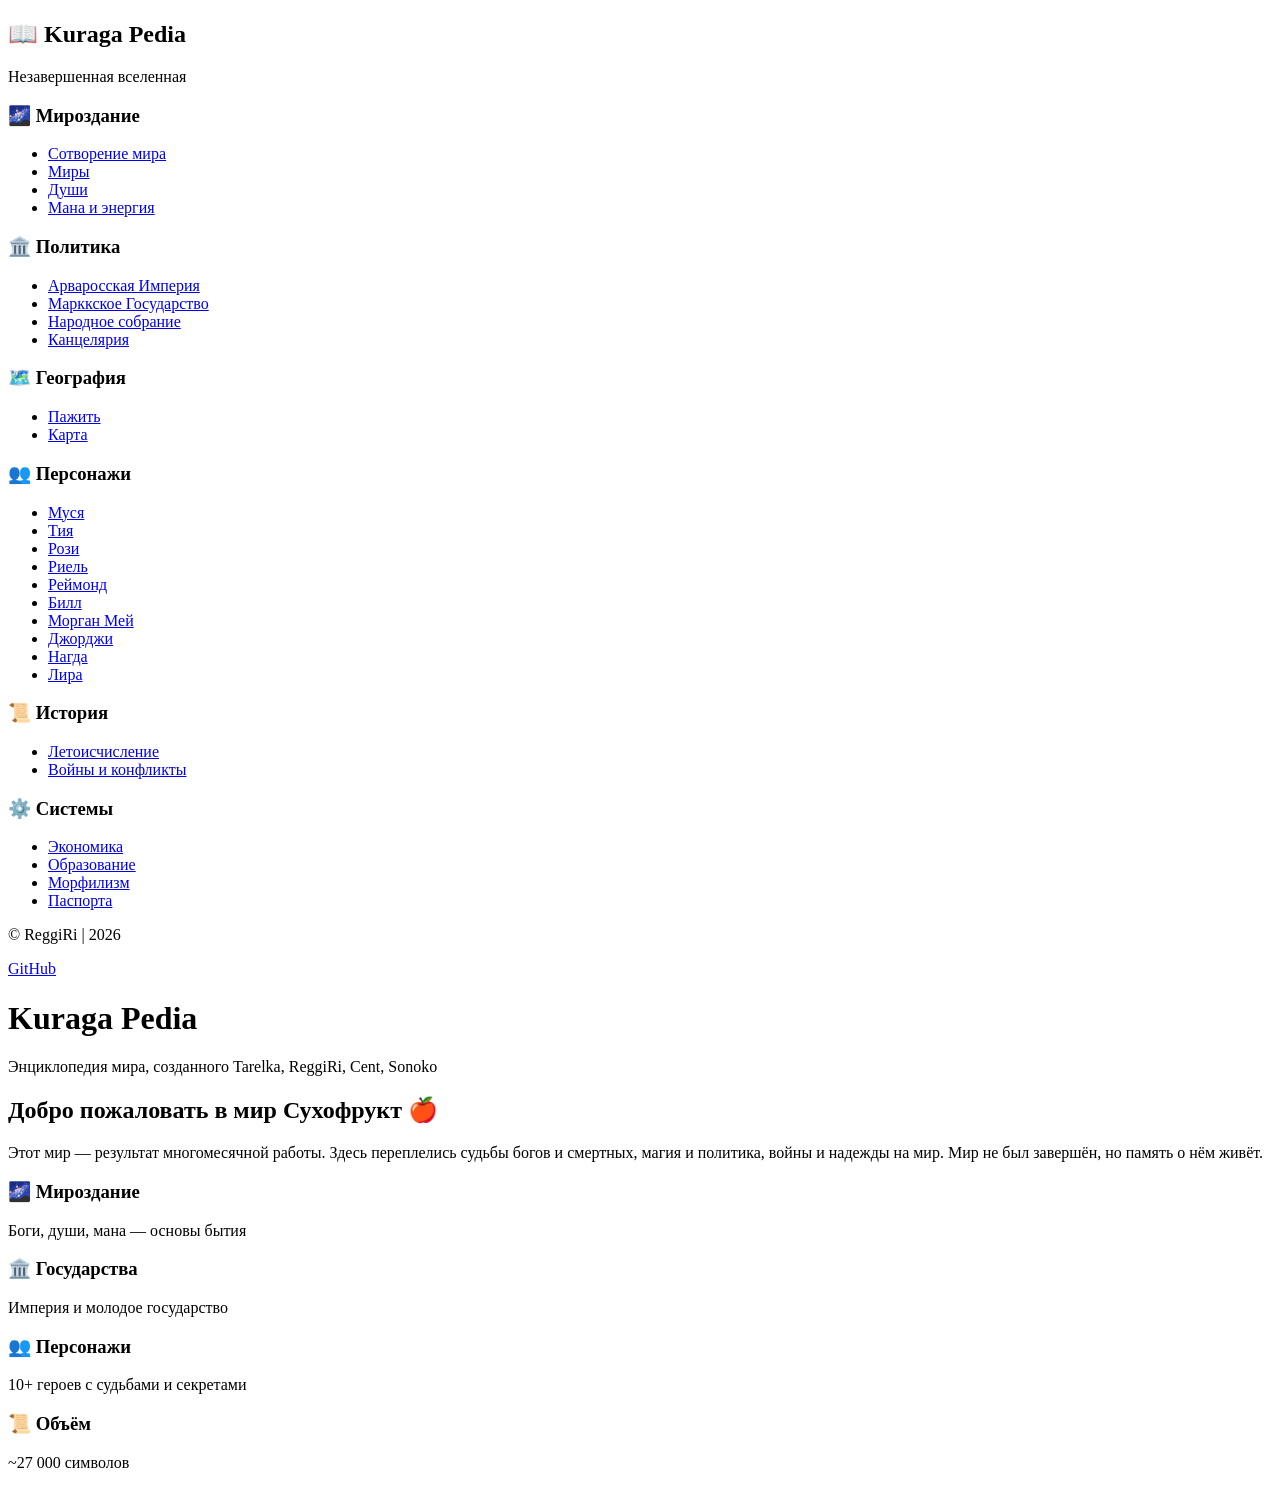
==== index.html @ b7ad57ef "Create index.html" ====
<!DOCTYPE html>
<html lang="ru">
<head>
    <meta charset="UTF-8">
    <meta name="viewport" content="width=device-width, initial-scale=1.0">
    <title>Kuraga Pedia — вселенная ReggiRi</title>
    <link rel="stylesheet" href="css/style.css">
</head>
<body>
    <div class="wiki-container">
        <aside class="sidebar">
            <div class="sidebar-header">
                <h2>📖 Kuraga Pedia</h2>
                <p>Незавершенная вселенная</p>
            </div>
            
            <nav class="sidebar-nav">
                <div class="nav-section">
                    <h3>🌌 Мироздание</h3>
                    <ul>
                        <li><a href="pages/world/origin.html">Сотворение мира</a></li>
                        <li><a href="pages/world/realms.html">Миры</a></li>
                        <li><a href="pages/world/souls.html">Души</a></li>
                        <li><a href="pages/world/magic.html">Мана и энергия</a></li>
                    </ul>
                </div>
                
                <div class="nav-section">
                    <h3>🏛️ Политика</h3>
                    <ul>
                        <li><a href="pages/politics/arvaros.html">Арваросская Империя</a></li>
                        <li><a href="pages/politics/markk.html">Марккское Государство</a></li>
                        <li><a href="pages/politics/parliament.html">Народное собрание</a></li>
                        <li><a href="pages/politics/chancellery.html">Канцелярия</a></li>
                    </ul>
                </div>
                
                <div class="nav-section">
                    <h3>🗺️ География</h3>
                    <ul>
                        <li><a href="pages/geography/pazhit.html">Пажить</a></li>
                        <li><a href="pages/geography/map">Карта</a></li>
                    </ul>
                </div>
                
                <div class="nav-section">
                    <h3>👥 Персонажи</h3>
                    <ul>
                        <li><a href="pages/characters/musya.html">Муся</a></li>
                        <li><a href="pages/characters/tiya.html">Тия</a></li>
                        <li><a href="pages/characters/rosie.html">Рози</a></li>
                        <li><a href="pages/characters/rielle.html">Риель</a></li>
                        <li><a href="pages/characters/raymond.html">Реймонд</a></li>
                        <li><a href="pages/characters/bill.html">Билл</a></li>
                        <li><a href="pages/characters/morgan.html">Морган Мей</a></li>
                        <li><a href="pages/characters/georgie.html">Джорджи</a></li>
                        <li><a href="pages/characters/nagda.html">Нагда</a></li>
                        <li><a href="pages/characters/lira.html">Лира</a></li>
                    </ul>
                </div>
                
                <div class="nav-section">
                    <h3>📜 История</h3>
                    <ul>             
                        <li><a href="pages/history/calendar.html">Летоисчисление</a></li>
                        <li><a href="pages/history/wars.html">Войны и конфликты</a></li>
                    </ul>
                </div>
                
                <div class="nav-section">
                    <h3>⚙️ Системы</h3>
                    <ul>
                        <li><a href="pages/systems/economy.html">Экономика</a></li>
                        <li><a href="pages/systems/education.html">Образование</a></li>
                        <li><a href="pages/systems/religion.html">Морфилизм</a></li>
                        <li><a href="pages/systems/passports.html">Паспорта</a></li>
                    </ul>
                </div>
            </nav>
            
            <div class="sidebar-footer">
                <p>© ReggiRi | 2026</p>
                <p><a href="https://github.com/reggiri/lorebook">GitHub</a></p>
            </div>
        </aside>
        
        <!-- Основной контент -->
        <main class="main-content">
            <div class="content-header">
                <h1>Kuraga Pedia</h1>
                <p class="subtitle">Энциклопедия мира, созданного  Tarelka, ReggiRi, Cent, Sonoko</p>
            </div>
            
            <div class="content-body">
                <div class="welcome-card">
                    <h2>Добро пожаловать в мир Сухофрукт 🍎</h2>
                    <p>Этот мир — результат многомесячной работы. Здесь переплелись судьбы богов и смертных, магия и политика, войны и надежды на мир. Мир не был завершён, но память о нём живёт.</p>
                </div>
                
                <div class="stats-grid">
                    <div class="stat-card">
                        <h3>🌌 Мироздание</h3>
                        <p>Боги, души, мана — основы бытия</p>
                    </div>
                    <div class="stat-card">
                        <h3>🏛️ Государства</h3>
                        <p>Империя и молодое государство</p>
                    </div>
                    <div class="stat-card">
                        <h3>👥 Персонажи</h3>
                        <p>10+ героев с судьбами и секретами</p>
                    </div>
                    <div class="stat-card">
                        <h3>📜 Объём</h3>
                        <p>~27 000 символов</p>
                    </div>
                </div>
            </div>
        </main>
    </div>
</body>
</html>
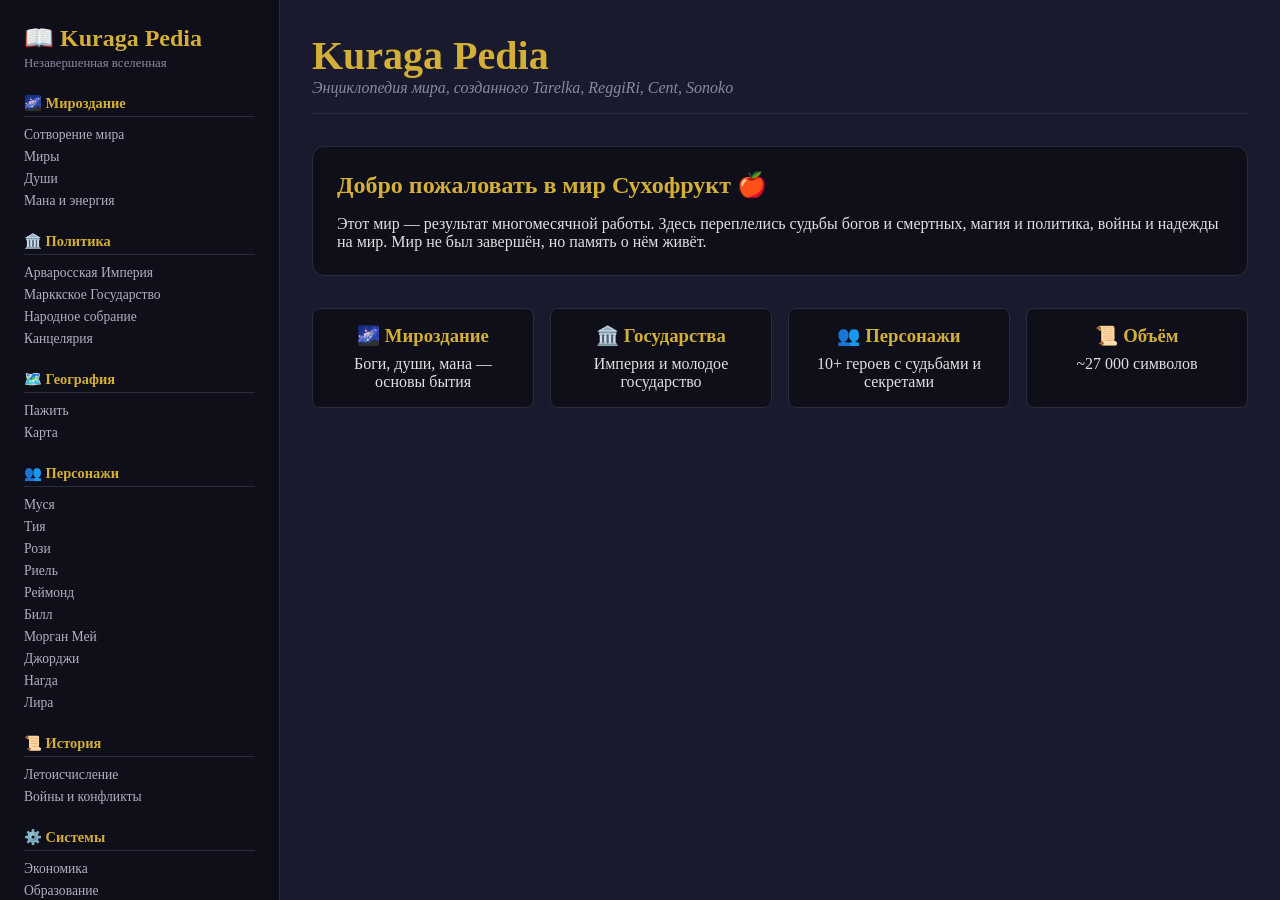
==== commit 2aea7958: "Update index.html" ====
--- a/index.html
+++ b/index.html
@@ -80,7 +80,7 @@
             
             <div class="sidebar-footer">
                 <p>© ReggiRi | 2026</p>
-                <p><a href="https://github.com/reggiri/lorebook">GitHub</a></p>
+                <p><a href="https://github.com/ReggiRi/kuraga-pedia/">GitHub</a></p>
             </div>
         </aside>
         
--- a/css/style.css
+++ b/css/style.css
@@ -0,0 +1,239 @@
+* {
+    margin: 0;
+    padding: 0;
+    box-sizing: border-box;
+}
+
+body {
+    font-family: 'Segoe UI', 'Georgia', serif;
+    background: #1a1a2e;
+    color: #e0e0e0;
+}
+
+.wiki-container {
+    display: flex;
+    min-height: 100vh;
+}
+
+.sidebar {
+    width: 280px;
+    background: #0f0f1a;
+    border-right: 1px solid #2a2a3e;
+    position: fixed;
+    height: 100vh;
+    overflow-y: auto;
+    padding: 1.5rem;
+}
+
+.sidebar-header h2 {
+    color: #d4af37;
+    margin-bottom: 0.25rem;
+    font-size: 1.5rem;
+}
+
+.sidebar-header p {
+    font-size: 0.8rem;
+    color: #8a8a9e;
+    margin-bottom: 1.5rem;
+}
+
+.nav-section {
+    margin-bottom: 1.5rem;
+}
+
+.nav-section h3 {
+    color: #d4af37;
+    font-size: 0.9rem;
+    margin-bottom: 0.5rem;
+    padding-bottom: 0.25rem;
+    border-bottom: 1px solid #2a2a3e;
+}
+
+.nav-section ul {
+    list-style: none;
+}
+
+.nav-section li {
+    margin-bottom: 0.25rem;
+}
+
+.nav-section a {
+    color: #b0b0c0;
+    text-decoration: none;
+    font-size: 0.85rem;
+    transition: color 0.2s;
+}
+
+.nav-section a:hover {
+    color: #d4af37;
+}
+
+.sidebar-footer {
+    margin-top: 2rem;
+    padding-top: 1rem;
+    border-top: 1px solid #2a2a3e;
+    font-size: 0.7rem;
+    color: #6a6a7e;
+}
+
+.sidebar-footer a {
+    color: #8a8a9e;
+}
+
+.main-content {
+    margin-left: 280px;
+    padding: 2rem;
+    width: calc(100% - 280px);
+}
+
+.content-header {
+    margin-bottom: 2rem;
+    padding-bottom: 1rem;
+    border-bottom: 1px solid #2a2a3e;
+}
+
+.content-header h1 {
+    font-size: 2.5rem;
+    color: #d4af37;
+}
+
+.subtitle {
+    color: #8a8a9e;
+    font-style: italic;
+}
+
+.back-link {
+    display: inline-block;
+    margin-bottom: 1rem;
+    color: #8a8a9e;
+    text-decoration: none;
+}
+
+.back-link:hover {
+    color: #d4af37;
+}
+
+.welcome-card {
+    background: #0f0f1a;
+    padding: 1.5rem;
+    border-radius: 12px;
+    margin-bottom: 2rem;
+    border: 1px solid #2a2a3e;
+}
+
+.welcome-card h2 {
+    color: #d4af37;
+    margin-bottom: 1rem;
+}
+
+.stats-grid {
+    display: grid;
+    grid-template-columns: repeat(auto-fit, minmax(200px, 1fr));
+    gap: 1rem;
+    margin-bottom: 2rem;
+}
+
+.stat-card {
+    background: #0f0f1a;
+    padding: 1rem;
+    border-radius: 8px;
+    text-align: center;
+    border: 1px solid #2a2a3e;
+}
+
+.stat-card h3 {
+    color: #d4af37;
+    margin-bottom: 0.5rem;
+}
+
+.recent-section {
+    background: #0f0f1a;
+    padding: 1.5rem;
+    border-radius: 12px;
+    border: 1px solid #2a2a3e;
+}
+
+.recent-section h2 {
+    color: #d4af37;
+    margin-bottom: 1rem;
+}
+
+.recent-section ul {
+    list-style: none;
+}
+
+.recent-section li {
+    margin-bottom: 0.5rem;
+}
+
+.recent-section a {
+    color: #b0b0c0;
+    text-decoration: none;
+}
+
+.recent-section a:hover {
+    color: #d4af37;
+}
+
+.character-card {
+    background: #0f0f1a;
+    border: 1px solid #2a2a3e;
+    border-radius: 12px;
+    padding: 1.5rem;
+    margin-bottom: 1.5rem;
+}
+
+.character-name {
+    color: #d4af37;
+    font-size: 1.8rem;
+    margin-bottom: 0.5rem;
+}
+
+.character-title {
+    color: #8a8a9e;
+    font-style: italic;
+    margin-bottom: 1rem;
+}
+
+.relations-list {
+    display: flex;
+    flex-wrap: wrap;
+    gap: 0.5rem;
+    margin: 1rem 0;
+}
+
+.relation-tag {
+    background: #2a2a3e;
+    padding: 0.25rem 0.75rem;
+    border-radius: 20px;
+    font-size: 0.8rem;
+}
+
+.location-card {
+    background: #0f0f1a;
+    border: 1px solid #2a2a3e;
+    border-radius: 12px;
+    padding: 1.5rem;
+    margin-bottom: 1.5rem;
+}
+
+.location-name {
+    color: #d4af37;
+    font-size: 1.8rem;
+    margin-bottom: 0.5rem;
+}
+
+@media (max-width: 768px) {
+    .sidebar {
+        width: 100%;
+        position: relative;
+        height: auto;
+    }
+    .main-content {
+        margin-left: 0;
+        width: 100%;
+    }
+    .wiki-container {
+        flex-direction: column;
+    }
+}
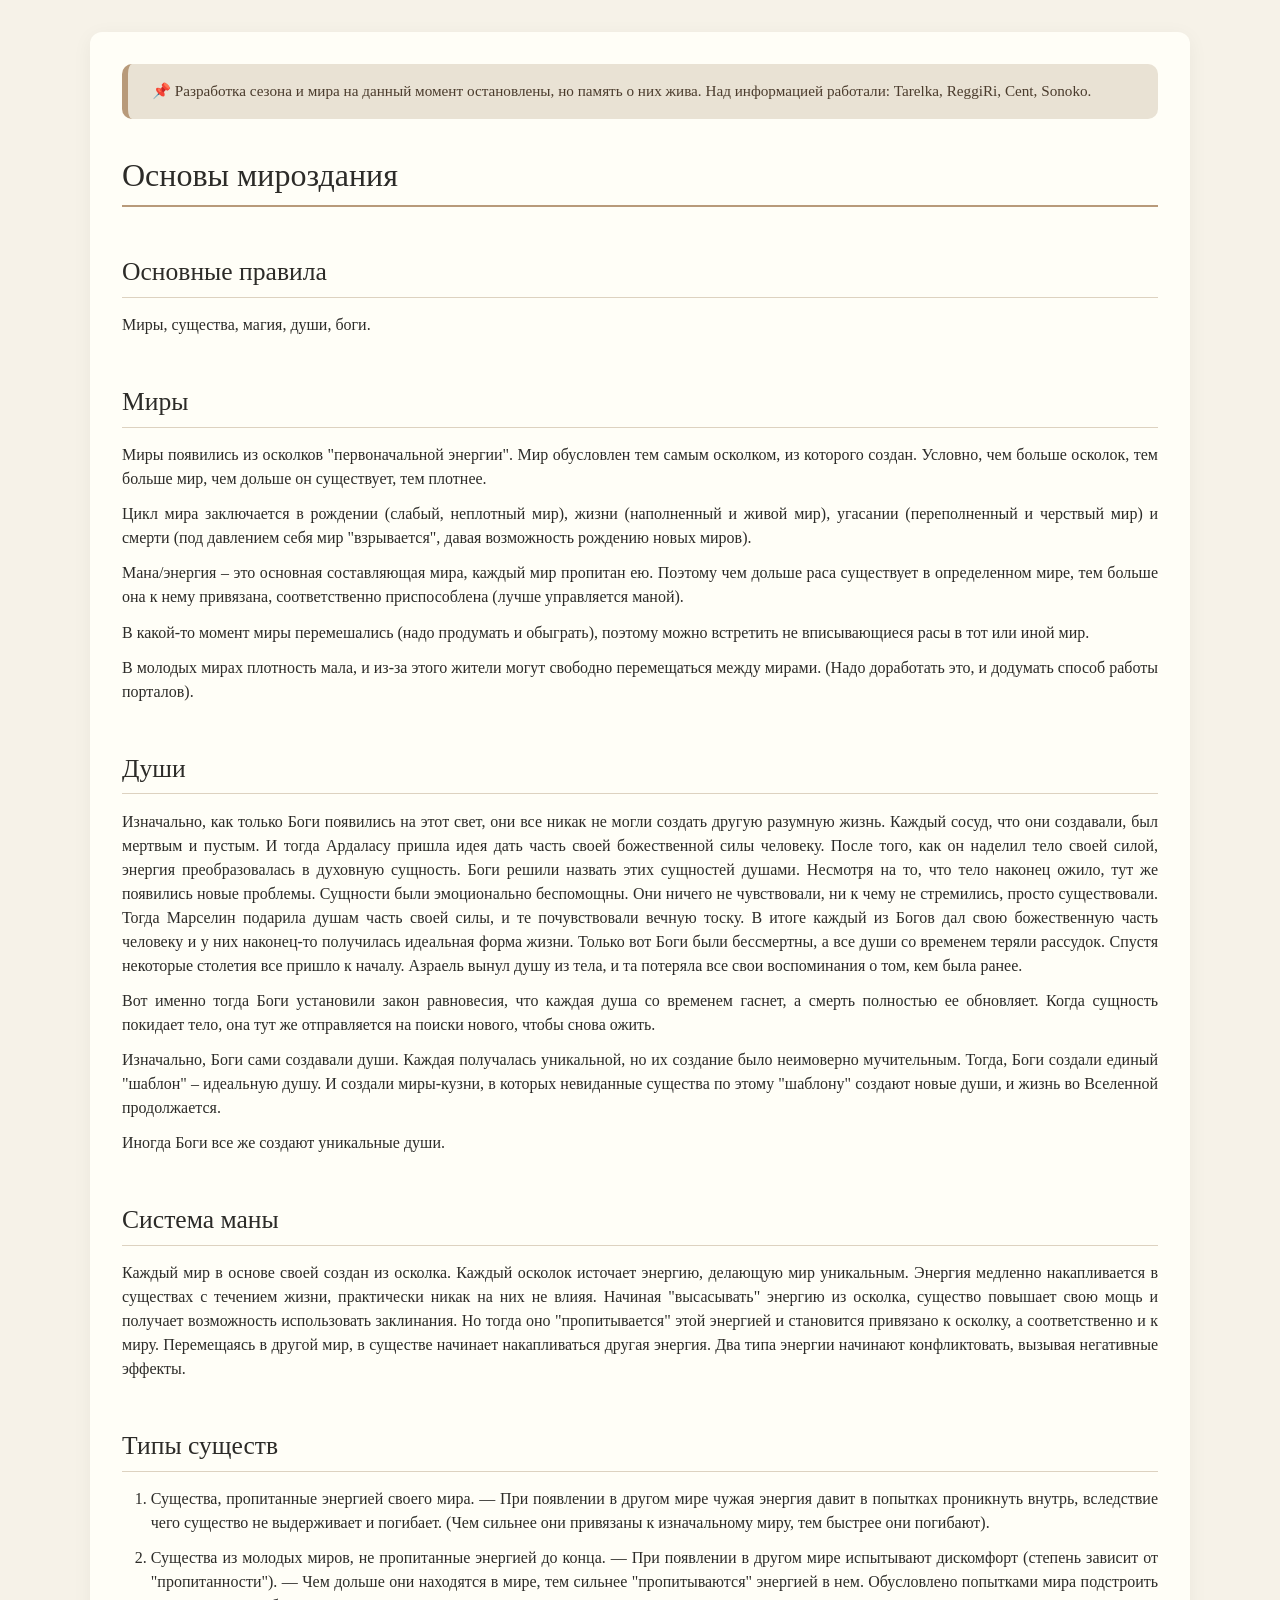
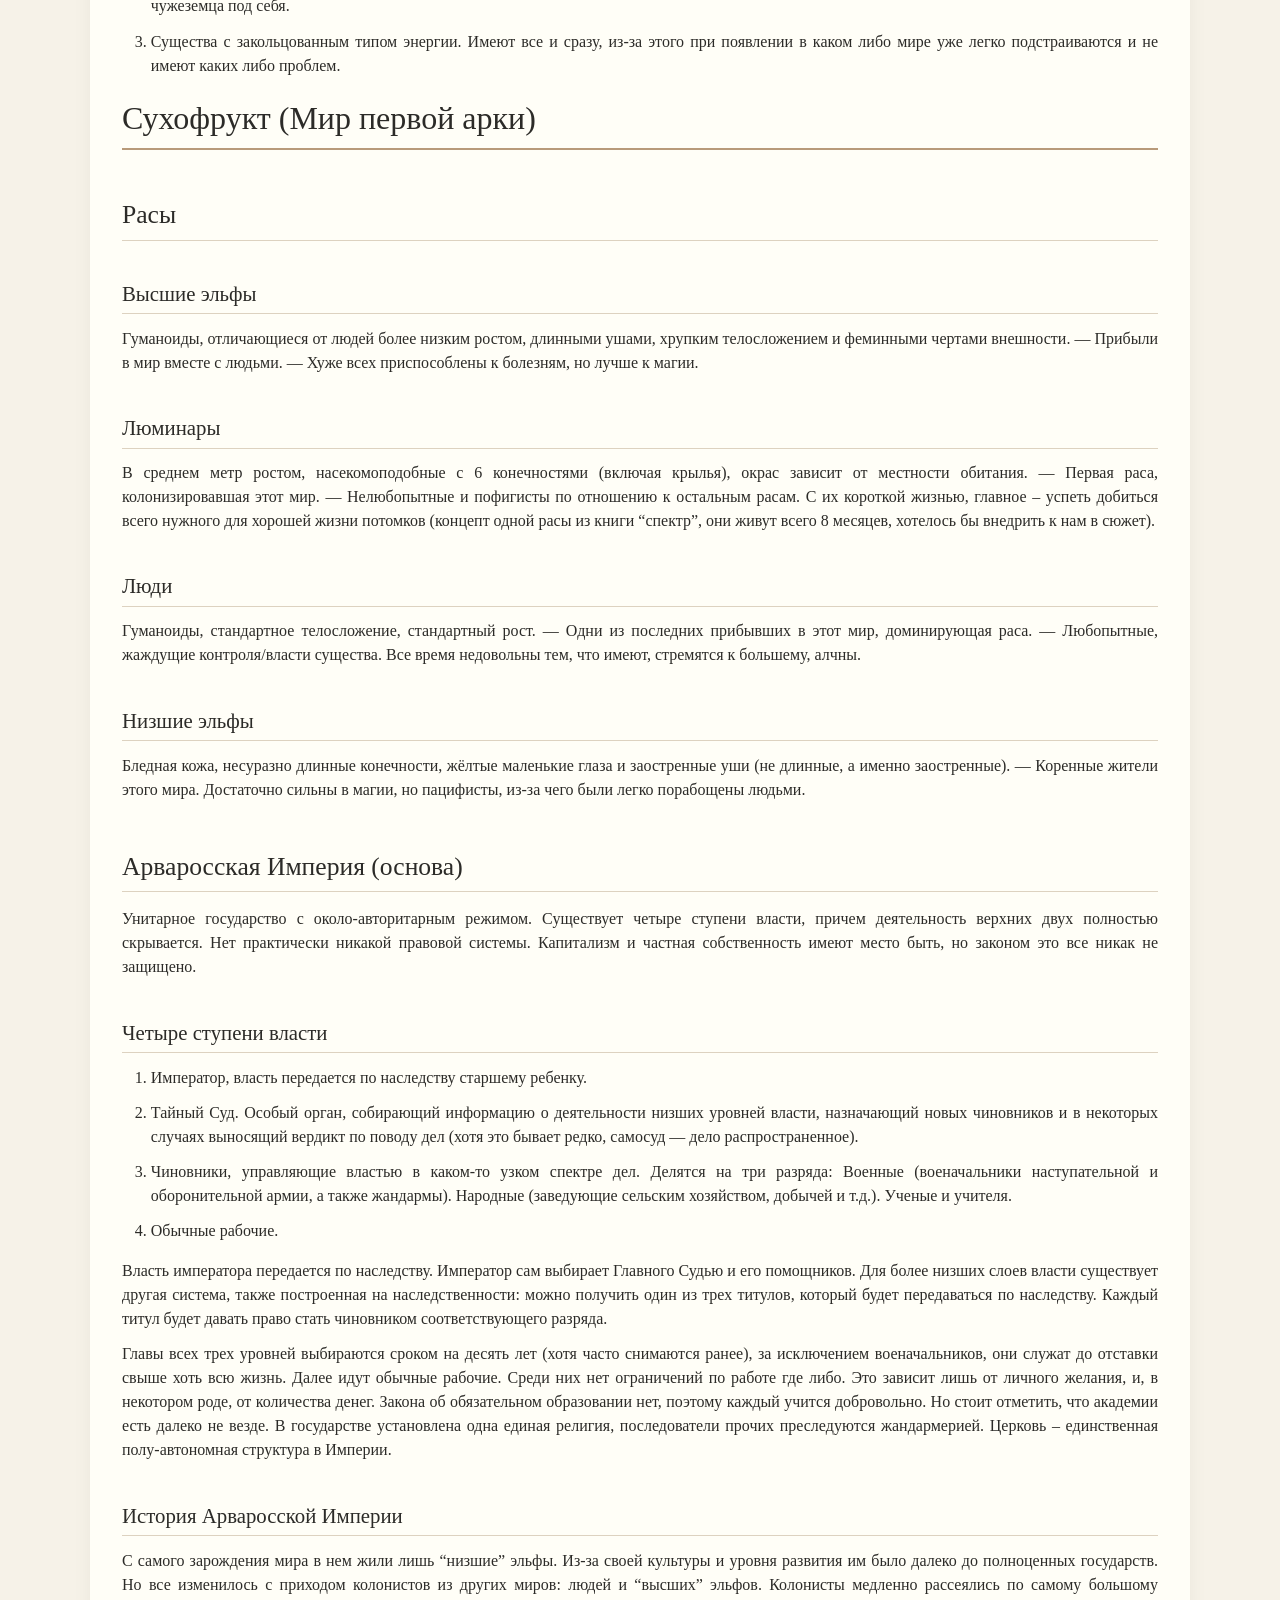
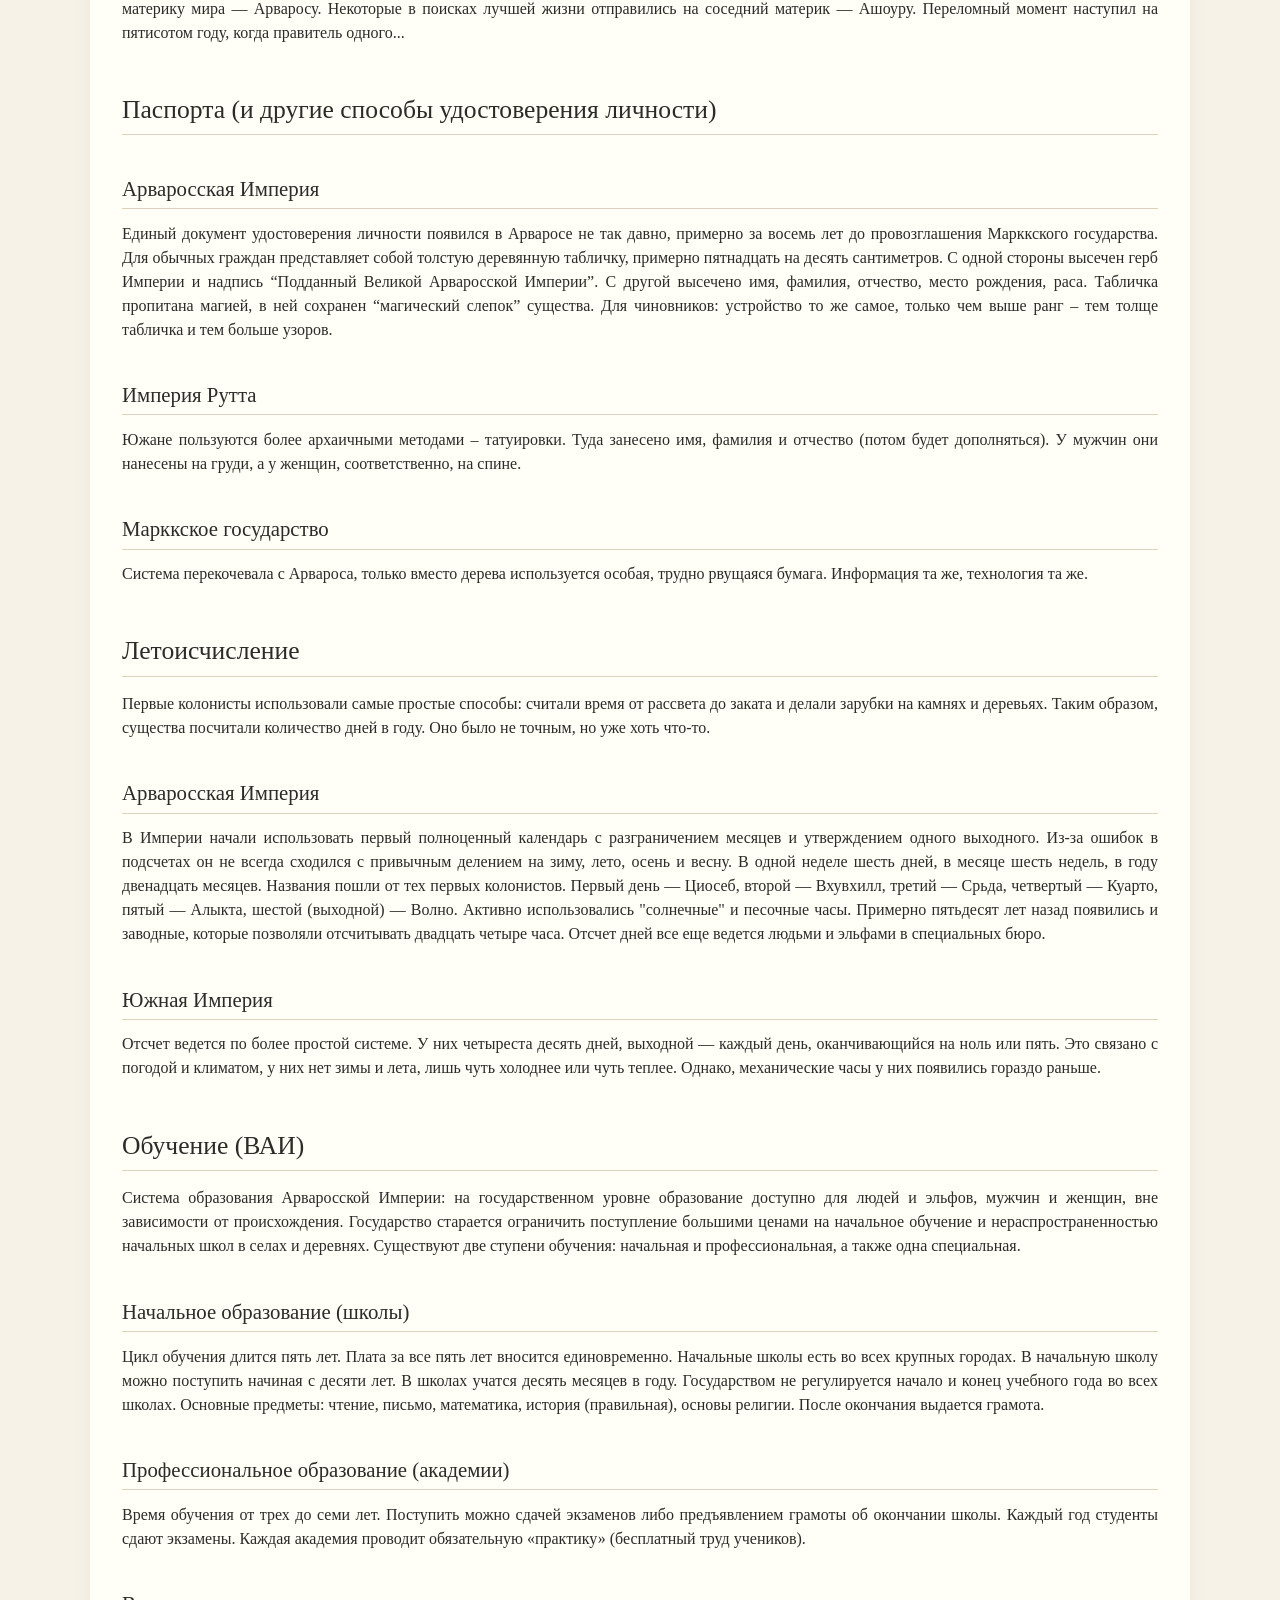
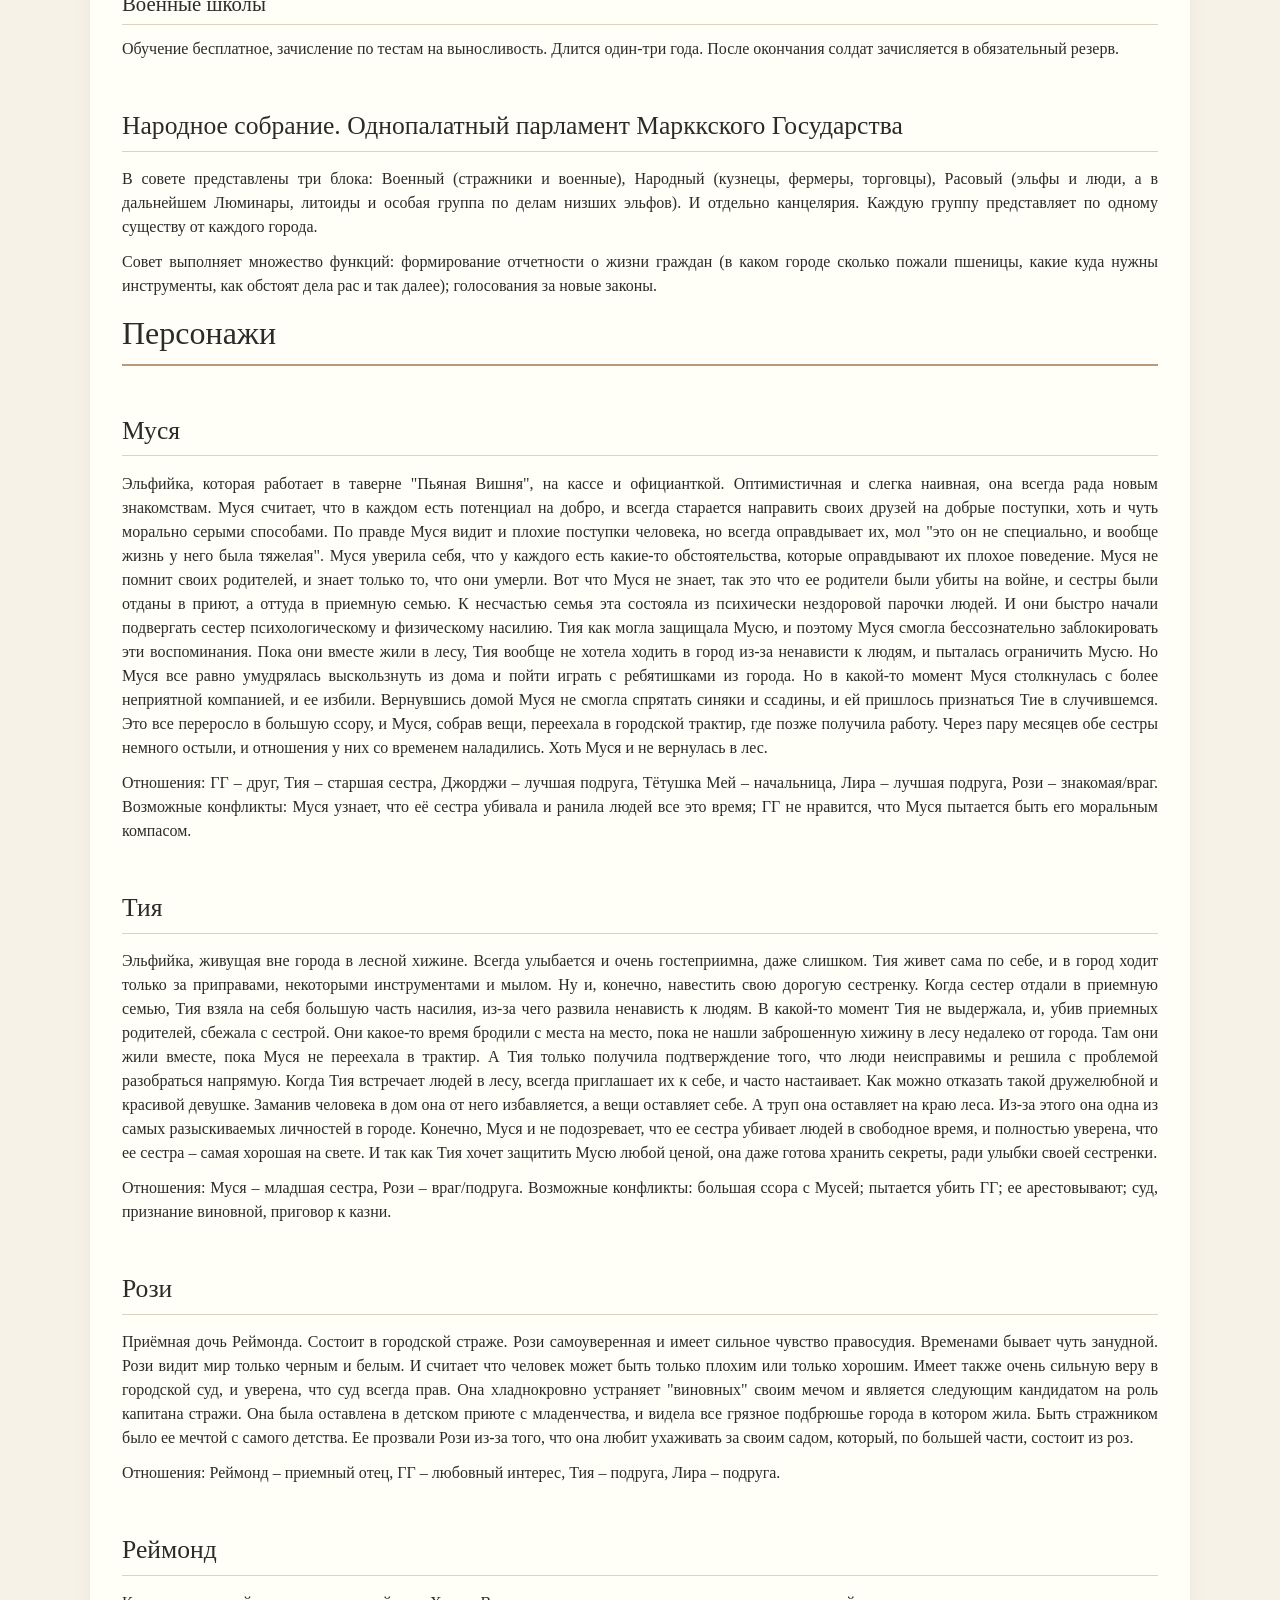
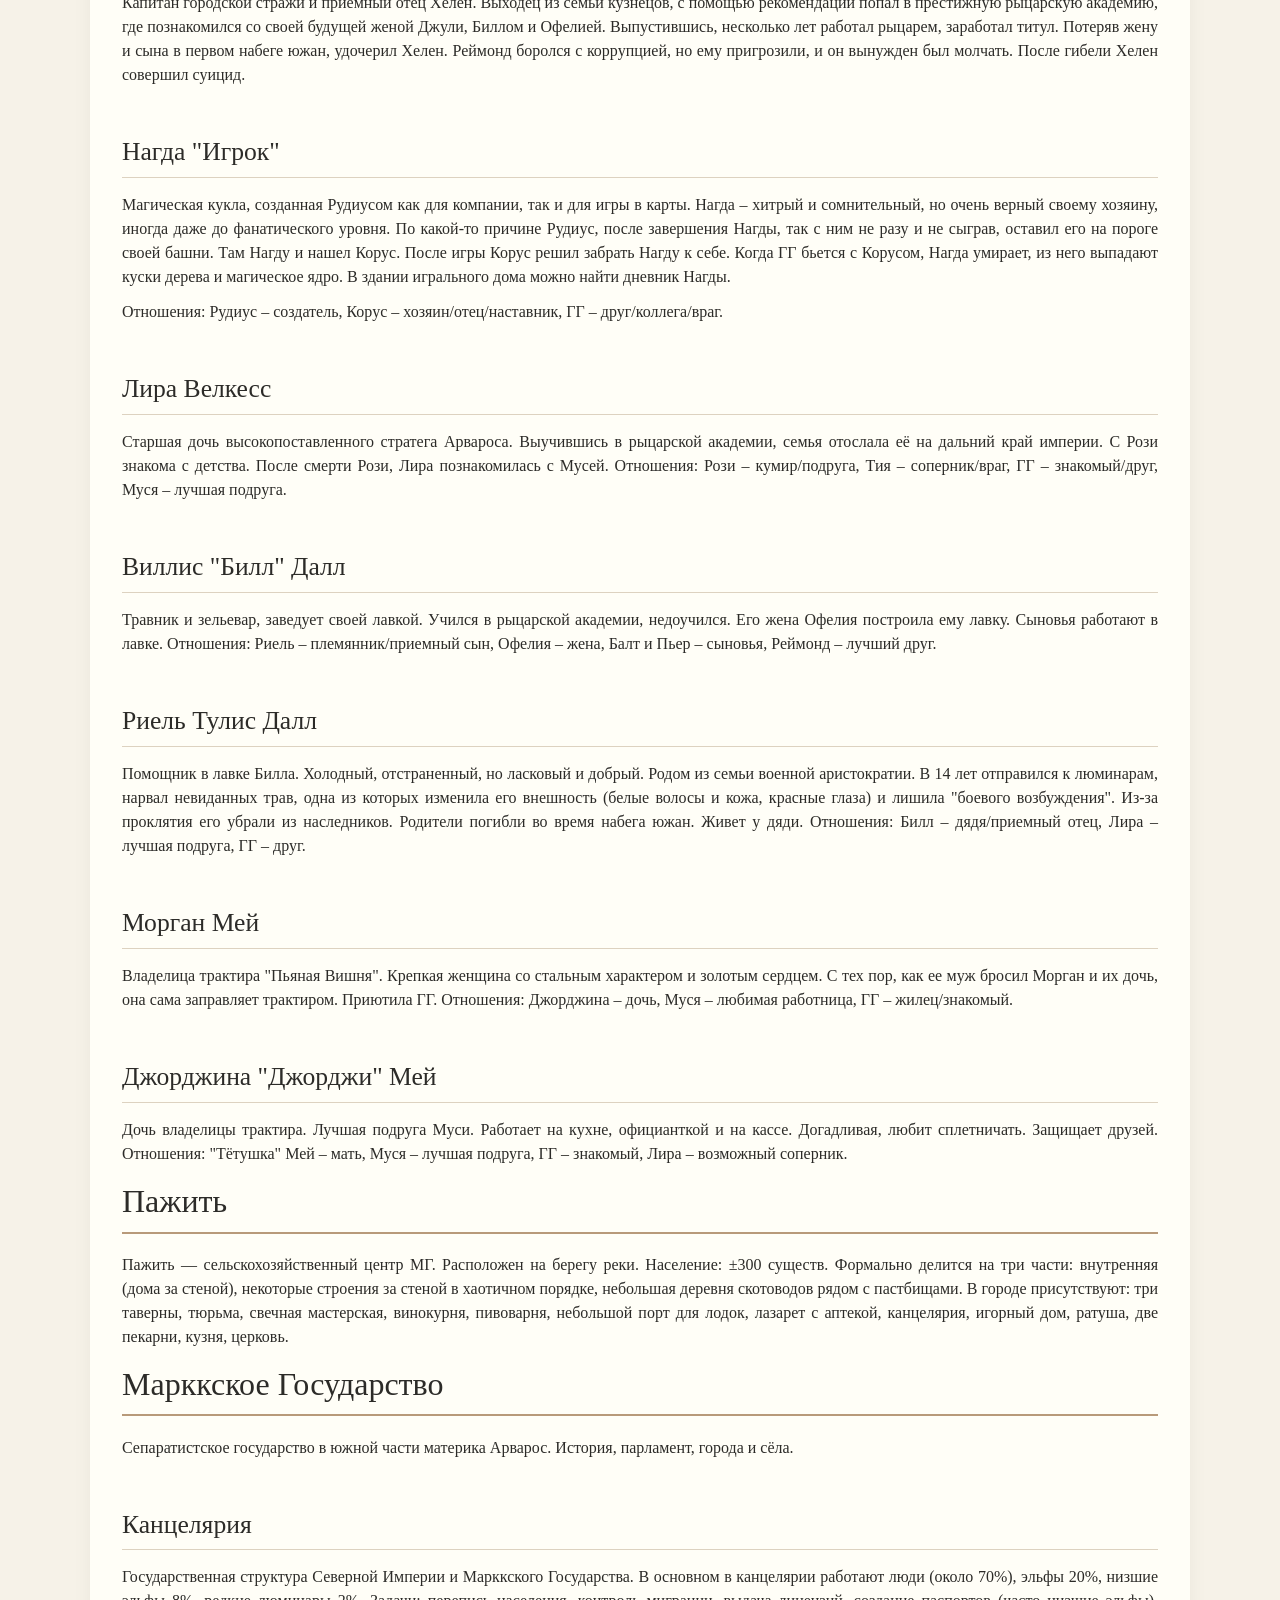
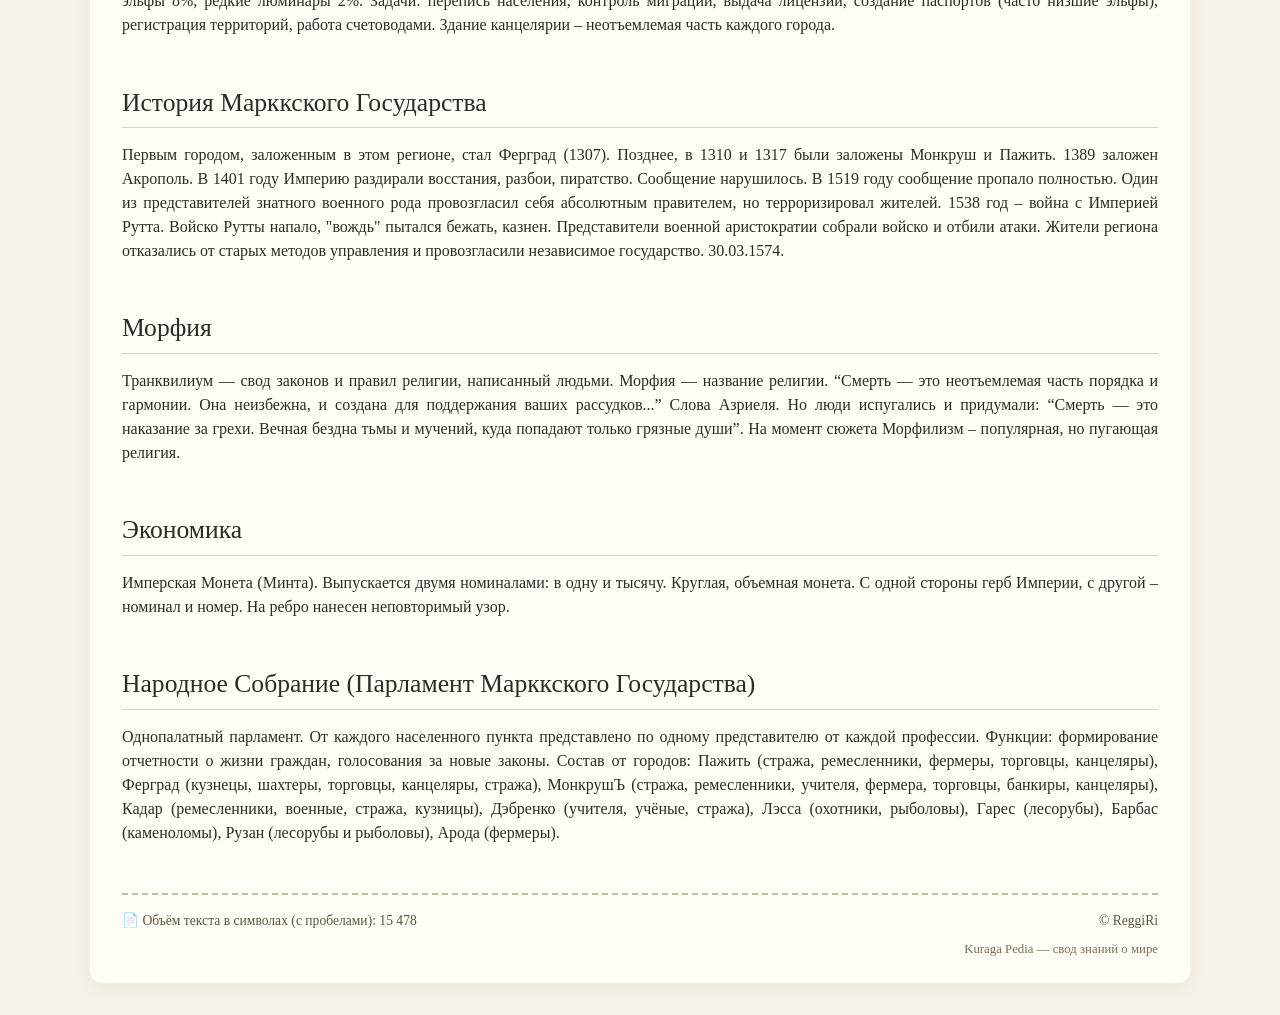
==== commit d432ac45: "Update index.html" ====
--- a/index.html
+++ b/index.html
@@ -3,120 +3,262 @@
 <head>
     <meta charset="UTF-8">
     <meta name="viewport" content="width=device-width, initial-scale=1.0">
-    <title>Kuraga Pedia — вселенная ReggiRi</title>
-    <link rel="stylesheet" href="css/style.css">
+    <title>Kuraga Pedia — Мир и государства</title>
+    <style>
+        * {
+            margin: 0;
+            padding: 0;
+            box-sizing: border-box;
+        }
+        body {
+            background-color: #f6f2e8;
+            font-family: 'Georgia', 'Times New Roman', Times, serif;
+            color: #2c2b28;
+            padding: 2rem 1rem;
+            line-height: 1.5;
+        }
+        .container {
+            max-width: 1100px;
+            margin: 0 auto;
+            background: #fffef7;
+            box-shadow: 0 4px 20px rgba(0,0,0,0.05);
+            border-radius: 12px;
+            padding: 2rem 2rem 1.5rem;
+        }
+        .note-placeholder {
+            background: #e9e2d4;
+            border-left: 6px solid #b89a7a;
+            padding: 1rem 1.5rem;
+            margin-bottom: 2rem;
+            border-radius: 10px;
+            font-style: normal;
+            color: #4a3b2c;
+            font-size: 0.95rem;
+        }
+        h1, h2, h3 {
+            font-weight: normal;
+            margin-top: 1.8em;
+            margin-bottom: 0.6em;
+            border-bottom: 1px solid #ddd2c0;
+            padding-bottom: 0.2em;
+        }
+        h1 {
+            font-size: 2rem;
+            margin-top: 0.5rem;
+            border-bottom: 2px solid #b89a7a;
+        }
+        h2 {
+            font-size: 1.6rem;
+        }
+        h3 {
+            font-size: 1.3rem;
+        }
+        p, li {
+            margin-bottom: 0.7rem;
+            text-align: justify;
+        }
+        ul, ol {
+            margin: 0.5rem 0 1rem 1.8rem;
+        }
+        hr {
+            margin: 2rem 0;
+            border: none;
+            height: 1px;
+            background: #ddd2c0;
+        }
+        .stats-block {
+            margin-top: 3rem;
+            padding-top: 1rem;
+            border-top: 2px dashed #cbbca4;
+            display: flex;
+            justify-content: space-between;
+            font-size: 0.85rem;
+            color: #5e5340;
+            flex-wrap: wrap;
+        }
+        footer {
+            text-align: right;
+            font-size: 0.8rem;
+            margin-top: 0.5rem;
+            color: #7f6e58;
+        }
+        blockquote {
+            background: #faf6ef;
+            border-left: 4px solid #b89a7a;
+            padding: 0.5rem 1rem;
+            margin: 1rem 0;
+            font-style: italic;
+        }
+        .race-list, .power-list {
+            list-style-type: square;
+        }
+        .small-note {
+            font-size: 0.85rem;
+            background: #fef7e8;
+            padding: 0.2rem 0.5rem;
+            border-radius: 6px;
+        }
+        a {
+            color: #6b4e2e;
+            text-decoration: none;
+        }
+        @media (max-width: 700px) {
+            .container {
+                padding: 1rem;
+            }
+            body {
+                padding: 1rem 0.5rem;
+            }
+        }
+    </style>
 </head>
 <body>
-    <div class="wiki-container">
-        <aside class="sidebar">
-            <div class="sidebar-header">
-                <h2>📖 Kuraga Pedia</h2>
-                <p>Незавершенная вселенная</p>
-            </div>
-            
-            <nav class="sidebar-nav">
-                <div class="nav-section">
-                    <h3>🌌 Мироздание</h3>
-                    <ul>
-                        <li><a href="pages/world/origin.html">Сотворение мира</a></li>
-                        <li><a href="pages/world/realms.html">Миры</a></li>
-                        <li><a href="pages/world/souls.html">Души</a></li>
-                        <li><a href="pages/world/magic.html">Мана и энергия</a></li>
-                    </ul>
-                </div>
-                
-                <div class="nav-section">
-                    <h3>🏛️ Политика</h3>
-                    <ul>
-                        <li><a href="pages/politics/arvaros.html">Арваросская Империя</a></li>
-                        <li><a href="pages/politics/markk.html">Марккское Государство</a></li>
-                        <li><a href="pages/politics/parliament.html">Народное собрание</a></li>
-                        <li><a href="pages/politics/chancellery.html">Канцелярия</a></li>
-                    </ul>
-                </div>
-                
-                <div class="nav-section">
-                    <h3>🗺️ География</h3>
-                    <ul>
-                        <li><a href="pages/geography/pazhit.html">Пажить</a></li>
-                        <li><a href="pages/geography/map">Карта</a></li>
-                    </ul>
-                </div>
-                
-                <div class="nav-section">
-                    <h3>👥 Персонажи</h3>
-                    <ul>
-                        <li><a href="pages/characters/musya.html">Муся</a></li>
-                        <li><a href="pages/characters/tiya.html">Тия</a></li>
-                        <li><a href="pages/characters/rosie.html">Рози</a></li>
-                        <li><a href="pages/characters/rielle.html">Риель</a></li>
-                        <li><a href="pages/characters/raymond.html">Реймонд</a></li>
-                        <li><a href="pages/characters/bill.html">Билл</a></li>
-                        <li><a href="pages/characters/morgan.html">Морган Мей</a></li>
-                        <li><a href="pages/characters/georgie.html">Джорджи</a></li>
-                        <li><a href="pages/characters/nagda.html">Нагда</a></li>
-                        <li><a href="pages/characters/lira.html">Лира</a></li>
-                    </ul>
-                </div>
-                
-                <div class="nav-section">
-                    <h3>📜 История</h3>
-                    <ul>             
-                        <li><a href="pages/history/calendar.html">Летоисчисление</a></li>
-                        <li><a href="pages/history/wars.html">Войны и конфликты</a></li>
-                    </ul>
-                </div>
-                
-                <div class="nav-section">
-                    <h3>⚙️ Системы</h3>
-                    <ul>
-                        <li><a href="pages/systems/economy.html">Экономика</a></li>
-                        <li><a href="pages/systems/education.html">Образование</a></li>
-                        <li><a href="pages/systems/religion.html">Морфилизм</a></li>
-                        <li><a href="pages/systems/passports.html">Паспорта</a></li>
-                    </ul>
-                </div>
-            </nav>
-            
-            <div class="sidebar-footer">
-                <p>© ReggiRi | 2026</p>
-                <p><a href="https://github.com/ReggiRi/kuraga-pedia/">GitHub</a></p>
-            </div>
-        </aside>
-        
-        <!-- Основной контент -->
-        <main class="main-content">
-            <div class="content-header">
-                <h1>Kuraga Pedia</h1>
-                <p class="subtitle">Энциклопедия мира, созданного  Tarelka, ReggiRi, Cent, Sonoko</p>
-            </div>
-            
-            <div class="content-body">
-                <div class="welcome-card">
-                    <h2>Добро пожаловать в мир Сухофрукт 🍎</h2>
-                    <p>Этот мир — результат многомесячной работы. Здесь переплелись судьбы богов и смертных, магия и политика, войны и надежды на мир. Мир не был завершён, но память о нём живёт.</p>
-                </div>
-                
-                <div class="stats-grid">
-                    <div class="stat-card">
-                        <h3>🌌 Мироздание</h3>
-                        <p>Боги, души, мана — основы бытия</p>
-                    </div>
-                    <div class="stat-card">
-                        <h3>🏛️ Государства</h3>
-                        <p>Империя и молодое государство</p>
-                    </div>
-                    <div class="stat-card">
-                        <h3>👥 Персонажи</h3>
-                        <p>10+ героев с судьбами и секретами</p>
-                    </div>
-                    <div class="stat-card">
-                        <h3>📜 Объём</h3>
-                        <p>~27 000 символов</p>
-                    </div>
-                </div>
-            </div>
-        </main>
+<div class="container">
+    <div class="note-placeholder">
+        📌 Разработка сезона и мира на данный момент остановлены, но память о них жива. Над информацией работали: Tarelka, ReggiRi, Cent, Sonoko.
     </div>
+
+    <h1>Основы мироздания</h1>
+    <h2>Основные правила</h2>
+    <p>Миры, существа, магия, души, боги.</p>
+
+    <h2>Миры</h2>
+    <p>Миры появились из осколков "первоначальной энергии". Мир обусловлен тем самым осколком, из которого создан. Условно, чем больше осколок, тем больше мир, чем дольше он существует, тем плотнее.</p>
+    <p>Цикл мира заключается в рождении (слабый, неплотный мир), жизни (наполненный и живой мир), угасании (переполненный и черствый мир) и смерти (под давлением себя мир "взрывается", давая возможность рождению новых миров).</p>
+    <p>Мана/энергия – это основная составляющая мира, каждый мир пропитан ею. Поэтому чем дольше раса существует в определенном мире, тем больше она к нему привязана, соответственно приспособлена (лучше управляется маной).</p>
+    <p>В какой-то момент миры перемешались (надо продумать и обыграть), поэтому можно встретить не вписывающиеся расы в тот или иной мир.</p>
+    <p>В молодых мирах плотность мала, и из-за этого жители могут свободно перемещаться между мирами. (Надо доработать это, и додумать способ работы порталов).</p>
+
+    <h2>Души</h2>
+    <p>Изначально, как только Боги появились на этот свет, они все никак не могли создать другую разумную жизнь. Каждый сосуд, что они создавали, был мертвым и пустым. И тогда Ардаласу пришла идея дать часть своей божественной силы человеку. После того, как он наделил тело своей силой, энергия преобразовалась в духовную сущность. Боги решили назвать этих сущностей душами. Несмотря на то, что тело наконец ожило, тут же появились новые проблемы. Сущности были эмоционально беспомощны. Они ничего не чувствовали, ни к чему не стремились, просто существовали. Тогда Марселин подарила душам часть своей силы, и те почувствовали вечную тоску. В итоге каждый из Богов дал свою божественную часть человеку и у них наконец-то получилась идеальная форма жизни. Только вот Боги были бессмертны, а все души со временем теряли рассудок. Спустя некоторые столетия все пришло к началу. Азраель вынул душу из тела, и та потеряла все свои воспоминания о том, кем была ранее.</p>
+    <p>Вот именно тогда Боги установили закон равновесия, что каждая душа со временем гаснет, а смерть полностью ее обновляет. Когда сущность покидает тело, она тут же отправляется на поиски нового, чтобы снова ожить.</p>
+    <p>Изначально, Боги сами создавали души. Каждая получалась уникальной, но их создание было неимоверно мучительным. Тогда, Боги создали единый "шаблон" – идеальную душу. И создали миры-кузни, в которых невиданные существа по этому "шаблону" создают новые души, и жизнь во Вселенной продолжается.</p>
+    <p>Иногда Боги все же создают уникальные души.</p>
+
+    <h2>Система маны</h2>
+    <p>Каждый мир в основе своей создан из осколка. Каждый осколок источает энергию, делающую мир уникальным. Энергия медленно накапливается в существах с течением жизни, практически никак на них не влияя. Начиная "высасывать" энергию из осколка, существо повышает свою мощь и получает возможность использовать заклинания. Но тогда оно "пропитывается" этой энергией и становится привязано к осколку, а соответственно и к миру. Перемещаясь в другой мир, в существе начинает накапливаться другая энергия. Два типа энергии начинают конфликтовать, вызывая негативные эффекты.</p>
+
+    <h2>Типы существ</h2>
+    <ol>
+        <li>Существа, пропитанные энергией своего мира. — При появлении в другом мире чужая энергия давит в попытках проникнуть внутрь, вследствие чего существо не выдерживает и погибает. (Чем сильнее они привязаны к изначальному миру, тем быстрее они погибают).</li>
+        <li>Существа из молодых миров, не пропитанные энергией до конца. — При появлении в другом мире испытывают дискомфорт (степень зависит от "пропитанности"). — Чем дольше они находятся в мире, тем сильнее "пропитываются" энергией в нем. Обусловлено попытками мира подстроить чужеземца под себя.</li>
+        <li>Существа с закольцованным типом энергии. Имеют все и сразу, из-за этого при появлении в каком либо мире уже легко подстраиваются и не имеют каких либо проблем.</li>
+    </ol>
+
+    <h1>Сухофрукт (Мир первой арки)</h1>
+    <h2>Расы</h2>
+    <h3>Высшие эльфы</h3>
+    <p>Гуманоиды, отличающиеся от людей более низким ростом, длинными ушами, хрупким телосложением и феминными чертами внешности. — Прибыли в мир вместе с людьми. — Хуже всех приспособлены к болезням, но лучше к магии.</p>
+    <h3>Люминары</h3>
+    <p>В среднем метр ростом, насекомоподобные с 6 конечностями (включая крылья), окрас зависит от местности обитания. — Первая раса, колонизировавшая этот мир. — Нелюбопытные и пофигисты по отношению к остальным расам. С их короткой жизнью, главное – успеть добиться всего нужного для хорошей жизни потомков (концепт одной расы из книги “спектр”, они живут всего 8 месяцев, хотелось бы внедрить к нам в сюжет).</p>
+    <h3>Люди</h3>
+    <p>Гуманоиды, стандартное телосложение, стандартный рост. — Одни из последних прибывших в этот мир, доминирующая раса. — Любопытные, жаждущие контроля/власти существа. Все время недовольны тем, что имеют, стремятся к большему, алчны.</p>
+    <h3>Низшие эльфы</h3>
+    <p>Бледная кожа, несуразно длинные конечности, жёлтые маленькие глаза и заостренные уши (не длинные, а именно заостренные). — Коренные жители этого мира. Достаточно сильны в магии, но пацифисты, из-за чего были легко порабощены людьми.</p>
+
+    <h2>Арваросская Империя (основа)</h2>
+    <p>Унитарное государство с около-авторитарным режимом. Существует четыре ступени власти, причем деятельность верхних двух полностью скрывается. Нет практически никакой правовой системы. Капитализм и частная собственность имеют место быть, но законом это все никак не защищено.</p>
+    <h3>Четыре ступени власти</h3>
+    <ol>
+        <li>Император, власть передается по наследству старшему ребенку.</li>
+        <li>Тайный Суд. Особый орган, собирающий информацию о деятельности низших уровней власти, назначающий новых чиновников и в некоторых случаях выносящий вердикт по поводу дел (хотя это бывает редко, самосуд — дело распространенное).</li>
+        <li>Чиновники, управляющие властью в каком-то узком спектре дел. Делятся на три разряда: Военные (военачальники наступательной и оборонительной армии, а также жандармы). Народные (заведующие сельским хозяйством, добычей и т.д.). Ученые и учителя.</li>
+        <li>Обычные рабочие.</li>
+    </ol>
+    <p>Власть императора передается по наследству. Император сам выбирает Главного Судью и его помощников. Для более низших слоев власти существует другая система, также построенная на наследственности: можно получить один из трех титулов, который будет передаваться по наследству. Каждый титул будет давать право стать чиновником соответствующего разряда.</p>
+    <p>Главы всех трех уровней выбираются сроком на десять лет (хотя часто снимаются ранее), за исключением военачальников, они служат до отставки свыше хоть всю жизнь. Далее идут обычные рабочие. Среди них нет ограничений по работе где либо. Это зависит лишь от личного желания, и, в некотором роде, от количества денег. Закона об обязательном образовании нет, поэтому каждый учится добровольно. Но стоит отметить, что академии есть далеко не везде. В государстве установлена одна единая религия, последователи прочих преследуются жандармерией. Церковь – единственная полу-автономная структура в Империи.</p>
+
+    <h3>История Арваросской Империи</h3>
+    <p>С самого зарождения мира в нем жили лишь “низшие” эльфы. Из-за своей культуры и уровня развития им было далеко до полноценных государств. Но все изменилось с приходом колонистов из других миров: людей и “высших” эльфов. Колонисты медленно рассеялись по самому большому материку мира — Арваросу. Некоторые в поисках лучшей жизни отправились на соседний материк — Ашоуру. Переломный момент наступил на пятисотом году, когда правитель одного...</p>
+
+    <h2>Паспорта (и другие способы удостоверения личности)</h2>
+    <h3>Арваросская Империя</h3>
+    <p>Единый документ удостоверения личности появился в Арваросе не так давно, примерно за восемь лет до провозглашения Марккского государства. Для обычных граждан представляет собой толстую деревянную табличку, примерно пятнадцать на десять сантиметров. С одной стороны высечен герб Империи и надпись “Подданный Великой Арваросской Империи”. С другой высечено имя, фамилия, отчество, место рождения, раса. Табличка пропитана магией, в ней сохранен “магический слепок” существа. Для чиновников: устройство то же самое, только чем выше ранг – тем толще табличка и тем больше узоров.</p>
+    <h3>Империя Рутта</h3>
+    <p>Южане пользуются более архаичными методами – татуировки. Туда занесено имя, фамилия и отчество (потом будет дополняться). У мужчин они нанесены на груди, а у женщин, соответственно, на спине.</p>
+    <h3>Марккское государство</h3>
+    <p>Система перекочевала с Арвароса, только вместо дерева используется особая, трудно рвущаяся бумага. Информация та же, технология та же.</p>
+
+    <h2>Летоисчисление</h2>
+    <p>Первые колонисты использовали самые простые способы: считали время от рассвета до заката и делали зарубки на камнях и деревьях. Таким образом, существа посчитали количество дней в году. Оно было не точным, но уже хоть что-то.</p>
+    <h3>Арваросская Империя</h3>
+    <p>В Империи начали использовать первый полноценный календарь с разграничением месяцев и утверждением одного выходного. Из-за ошибок в подсчетах он не всегда сходился с привычным делением на зиму, лето, осень и весну. В одной неделе шесть дней, в месяце шесть недель, в году двенадцать месяцев. Названия пошли от тех первых колонистов. Первый день — Циосеб, второй — Вхувхилл, третий — Срьда, четвертый — Куарто, пятый — Алыкта, шестой (выходной) — Волно. Активно использовались "солнечные" и песочные часы. Примерно пятьдесят лет назад появились и заводные, которые позволяли отсчитывать двадцать четыре часа. Отсчет дней все еще ведется людьми и эльфами в специальных бюро.</p>
+    <h3>Южная Империя</h3>
+    <p>Отсчет ведется по более простой системе. У них четыреста десять дней, выходной — каждый день, оканчивающийся на ноль или пять. Это связано с погодой и климатом, у них нет зимы и лета, лишь чуть холоднее или чуть теплее. Однако, механические часы у них появились гораздо раньше.</p>
+
+    <h2>Обучение (ВАИ)</h2>
+    <p>Система образования Арваросской Империи: на государственном уровне образование доступно для людей и эльфов, мужчин и женщин, вне зависимости от происхождения. Государство старается ограничить поступление большими ценами на начальное обучение и нераспространенностью начальных школ в селах и деревнях. Существуют две ступени обучения: начальная и профессиональная, а также одна специальная.</p>
+    <h3>Начальное образование (школы)</h3>
+    <p>Цикл обучения длится пять лет. Плата за все пять лет вносится единовременно. Начальные школы есть во всех крупных городах. В начальную школу можно поступить начиная с десяти лет. В школах учатся десять месяцев в году. Государством не регулируется начало и конец учебного года во всех школах. Основные предметы: чтение, письмо, математика, история (правильная), основы религии. После окончания выдается грамота.</p>
+    <h3>Профессиональное образование (академии)</h3>
+    <p>Время обучения от трех до семи лет. Поступить можно сдачей экзаменов либо предъявлением грамоты об окончании школы. Каждый год студенты сдают экзамены. Каждая академия проводит обязательную «практику» (бесплатный труд учеников).</p>
+    <h3>Военные школы</h3>
+    <p>Обучение бесплатное, зачисление по тестам на выносливость. Длится один-три года. После окончания солдат зачисляется в обязательный резерв.</p>
+
+    <h2>Народное собрание. Однопалатный парламент Марккского Государства</h2>
+    <p>В совете представлены три блока: Военный (стражники и военные), Народный (кузнецы, фермеры, торговцы), Расовый (эльфы и люди, а в дальнейшем Люминары, литоиды и особая группа по делам низших эльфов). И отдельно канцелярия. Каждую группу представляет по одному существу от каждого города.</p>
+    <p>Совет выполняет множество функций: формирование отчетности о жизни граждан (в каком городе сколько пожали пшеницы, какие куда нужны инструменты, как обстоят дела рас и так далее); голосования за новые законы.</p>
+
+    <h1>Персонажи</h1>
+    <h2>Муся</h2>
+    <p>Эльфийка, которая работает в таверне "Пьяная Вишня", на кассе и официанткой. Оптимистичная и слегка наивная, она всегда рада новым знакомствам. Муся считает, что в каждом есть потенциал на добро, и всегда старается направить своих друзей на добрые поступки, хоть и чуть морально серыми способами. По правде Муся видит и плохие поступки человека, но всегда оправдывает их, мол "это он не специально, и вообще жизнь у него была тяжелая". Муся уверила себя, что у каждого есть какие-то обстоятельства, которые оправдывают их плохое поведение. Муся не помнит своих родителей, и знает только то, что они умерли. Вот что Муся не знает, так это что ее родители были убиты на войне, и сестры были отданы в приют, а оттуда в приемную семью. К несчастью семья эта состояла из психически нездоровой парочки людей. И они быстро начали подвергать сестер психологическому и физическому насилию. Тия как могла защищала Мусю, и поэтому Муся смогла бессознательно заблокировать эти воспоминания. Пока они вместе жили в лесу, Тия вообще не хотела ходить в город из-за ненависти к людям, и пыталась ограничить Мусю. Но Муся все равно умудрялась выскользнуть из дома и пойти играть с ребятишками из города. Но в какой-то момент Муся столкнулась с более неприятной компанией, и ее избили. Вернувшись домой Муся не смогла спрятать синяки и ссадины, и ей пришлось признаться Тие в случившемся. Это все переросло в большую ссору, и Муся, собрав вещи, переехала в городской трактир, где позже получила работу. Через пару месяцев обе сестры немного остыли, и отношения у них со временем наладились. Хоть Муся и не вернулась в лес.</p>
+    <p>Отношения: ГГ – друг, Тия – старшая сестра, Джорджи – лучшая подруга, Тётушка Мей – начальница, Лира – лучшая подруга, Рози – знакомая/враг. Возможные конфликты: Муся узнает, что её сестра убивала и ранила людей все это время; ГГ не нравится, что Муся пытается быть его моральным компасом.</p>
+
+    <h2>Тия</h2>
+    <p>Эльфийка, живущая вне города в лесной хижине. Всегда улыбается и очень гостеприимна, даже слишком. Тия живет сама по себе, и в город ходит только за приправами, некоторыми инструментами и мылом. Ну и, конечно, навестить свою дорогую сестренку. Когда сестер отдали в приемную семью, Тия взяла на себя большую часть насилия, из-за чего развила ненависть к людям. В какой-то момент Тия не выдержала, и, убив приемных родителей, сбежала с сестрой. Они какое-то время бродили с места на место, пока не нашли заброшенную хижину в лесу недалеко от города. Там они жили вместе, пока Муся не переехала в трактир. А Тия только получила подтверждение того, что люди неисправимы и решила с проблемой разобраться напрямую. Когда Тия встречает людей в лесу, всегда приглашает их к себе, и часто настаивает. Как можно отказать такой дружелюбной и красивой девушке. Заманив человека в дом она от него избавляется, а вещи оставляет себе. А труп она оставляет на краю леса. Из-за этого она одна из самых разыскиваемых личностей в городе. Конечно, Муся и не подозревает, что ее сестра убивает людей в свободное время, и полностью уверена, что ее сестра – самая хорошая на свете. И так как Тия хочет защитить Мусю любой ценой, она даже готова хранить секреты, ради улыбки своей сестренки.</p>
+    <p>Отношения: Муся – младшая сестра, Рози – враг/подруга. Возможные конфликты: большая ссора с Мусей; пытается убить ГГ; ее арестовывают; суд, признание виновной, приговор к казни.</p>
+
+    <h2>Рози</h2>
+    <p>Приёмная дочь Реймонда. Состоит в городской страже. Рози самоуверенная и имеет сильное чувство правосудия. Временами бывает чуть занудной. Рози видит мир только черным и белым. И считает что человек может быть только плохим или только хорошим. Имеет также очень сильную веру в городской суд, и уверена, что суд всегда прав. Она хладнокровно устраняет "виновных" своим мечом и является следующим кандидатом на роль капитана стражи. Она была оставлена в детском приюте с младенчества, и видела все грязное подбрюшье города в котором жила. Быть стражником было ее мечтой с самого детства. Ее прозвали Рози из-за того, что она любит ухаживать за своим садом, который, по большей части, состоит из роз.</p>
+    <p>Отношения: Реймонд – приемный отец, ГГ – любовный интерес, Тия – подруга, Лира – подруга.</p>
+
+    <h2>Реймонд</h2>
+    <p>Капитан городской стражи и приемный отец Хелен. Выходец из семьи кузнецов, с помощью рекомендаций попал в престижную рыцарскую академию, где познакомился со своей будущей женой Джули, Биллом и Офелией. Выпустившись, несколько лет работал рыцарем, заработал титул. Потеряв жену и сына в первом набеге южан, удочерил Хелен. Реймонд боролся с коррупцией, но ему пригрозили, и он вынужден был молчать. После гибели Хелен совершил суицид.</p>
+
+    <h2>Нагда "Игрок"</h2>
+    <p>Магическая кукла, созданная Рудиусом как для компании, так и для игры в карты. Нагда – хитрый и сомнительный, но очень верный своему хозяину, иногда даже до фанатического уровня. По какой-то причине Рудиус, после завершения Нагды, так с ним не разу и не сыграв, оставил его на пороге своей башни. Там Нагду и нашел Корус. После игры Корус решил забрать Нагду к себе. Когда ГГ бьется с Корусом, Нагда умирает, из него выпадают куски дерева и магическое ядро. В здании игрального дома можно найти дневник Нагды.</p>
+    <p>Отношения: Рудиус – создатель, Корус – хозяин/отец/наставник, ГГ – друг/коллега/враг.</p>
+
+    <h2>Лира Велкесс</h2>
+    <p>Старшая дочь высокопоставленного стратега Арвароса. Выучившись в рыцарской академии, семья отослала её на дальний край империи. С Рози знакома с детства. После смерти Рози, Лира познакомилась с Мусей. Отношения: Рози – кумир/подруга, Тия – соперник/враг, ГГ – знакомый/друг, Муся – лучшая подруга.</p>
+
+    <h2>Виллис "Билл" Далл</h2>
+    <p>Травник и зельевар, заведует своей лавкой. Учился в рыцарской академии, недоучился. Его жена Офелия построила ему лавку. Сыновья работают в лавке. Отношения: Риель – племянник/приемный сын, Офелия – жена, Балт и Пьер – сыновья, Реймонд – лучший друг.</p>
+
+    <h2>Риель Тулис Далл</h2>
+    <p>Помощник в лавке Билла. Холодный, отстраненный, но ласковый и добрый. Родом из семьи военной аристократии. В 14 лет отправился к люминарам, нарвал невиданных трав, одна из которых изменила его внешность (белые волосы и кожа, красные глаза) и лишила "боевого возбуждения". Из-за проклятия его убрали из наследников. Родители погибли во время набега южан. Живет у дяди. Отношения: Билл – дядя/приемный отец, Лира – лучшая подруга, ГГ – друг.</p>
+
+    <h2>Морган Мей</h2>
+    <p>Владелица трактира "Пьяная Вишня". Крепкая женщина со стальным характером и золотым сердцем. С тех пор, как ее муж бросил Морган и их дочь, она сама заправляет трактиром. Приютила ГГ. Отношения: Джорджина – дочь, Муся – любимая работница, ГГ – жилец/знакомый.</p>
+
+    <h2>Джорджина "Джорджи" Мей</h2>
+    <p>Дочь владелицы трактира. Лучшая подруга Муси. Работает на кухне, официанткой и на кассе. Догадливая, любит сплетничать. Защищает друзей. Отношения: "Тётушка" Мей – мать, Муся – лучшая подруга, ГГ – знакомый, Лира – возможный соперник.</p>
+
+    <h1>Пажить</h1>
+    <p>Пажить — сельскохозяйственный центр МГ. Расположен на берегу реки. Население: ±300 существ. Формально делится на три части: внутренняя (дома за стеной), некоторые строения за стеной в хаотичном порядке, небольшая деревня скотоводов рядом с пастбищами. В городе присутствуют: три таверны, тюрьма, свечная мастерская, винокурня, пивоварня, небольшой порт для лодок, лазарет с аптекой, канцелярия, игорный дом, ратуша, две пекарни, кузня, церковь.</p>
+
+    <h1>Марккское Государство</h1>
+    <p>Сепаратистское государство в южной части материка Арварос. История, парламент, города и сёла.</p>
+    <h2>Канцелярия</h2>
+    <p>Государственная структура Северной Империи и Марккского Государства. В основном в канцелярии работают люди (около 70%), эльфы 20%, низшие эльфы 8%, редкие люминары 2%. Задачи: перепись населения, контроль миграции, выдача лицензий, создание паспортов (часто низшие эльфы), регистрация территорий, работа счетоводами. Здание канцелярии – неотъемлемая часть каждого города.</p>
+
+    <h2>История Марккского Государства</h2>
+    <p>Первым городом, заложенным в этом регионе, стал Ферград (1307). Позднее, в 1310 и 1317 были заложены Монкруш и Пажить. 1389 заложен Акрополь. В 1401 году Империю раздирали восстания, разбои, пиратство. Сообщение нарушилось. В 1519 году сообщение пропало полностью. Один из представителей знатного военного рода провозгласил себя абсолютным правителем, но терроризировал жителей. 1538 год – война с Империей Рутта. Войско Рутты напало, "вождь" пытался бежать, казнен. Представители военной аристократии собрали войско и отбили атаки. Жители региона отказались от старых методов управления и провозгласили независимое государство. 30.03.1574.</p>
+
+    <h2>Морфия</h2>
+    <p>Транквилиум — свод законов и правил религии, написанный людьми. Морфия — название религии. “Смерть — это неотъемлемая часть порядка и гармонии. Она неизбежна, и создана для поддержания ваших рассудков...” Слова Азриеля. Но люди испугались и придумали: “Смерть — это наказание за грехи. Вечная бездна тьмы и мучений, куда попадают только грязные души”. На момент сюжета Морфилизм – популярная, но пугающая религия.</p>
+
+    <h2>Экономика</h2>
+    <p>Имперская Монета (Минта). Выпускается двумя номиналами: в одну и тысячу. Круглая, объемная монета. С одной стороны герб Империи, с другой – номинал и номер. На ребро нанесен неповторимый узор.</p>
+
+    <h2>Народное Собрание (Парламент Марккского Государства)</h2>
+    <p>Однопалатный парламент. От каждого населенного пункта представлено по одному представителю от каждой профессии. Функции: формирование отчетности о жизни граждан, голосования за новые законы. Состав от городов: Пажить (стража, ремесленники, фермеры, торговцы, канцеляры), Ферград (кузнецы, шахтеры, торговцы, канцеляры, стража), МонкрушЪ (стража, ремесленники, учителя, фермера, торговцы, банкиры, канцеляры), Кадар (ремесленники, военные, стража, кузницы), Дэбренко (учителя, учёные, стража), Лэсса (охотники, рыболовы), Гарес (лесорубы), Барбас (каменоломы), Рузан (лесорубы и рыболовы), Арода (фермеры).</p>
+
+    <div class="stats-block">
+        <span>📄 Объём текста в символах (с пробелами): 15 478</span>
+        <span>© ReggiRi</span>
+    </div>
+    <footer>Kuraga Pedia — свод знаний о мире</footer>
+</div>
 </body>
 </html>
